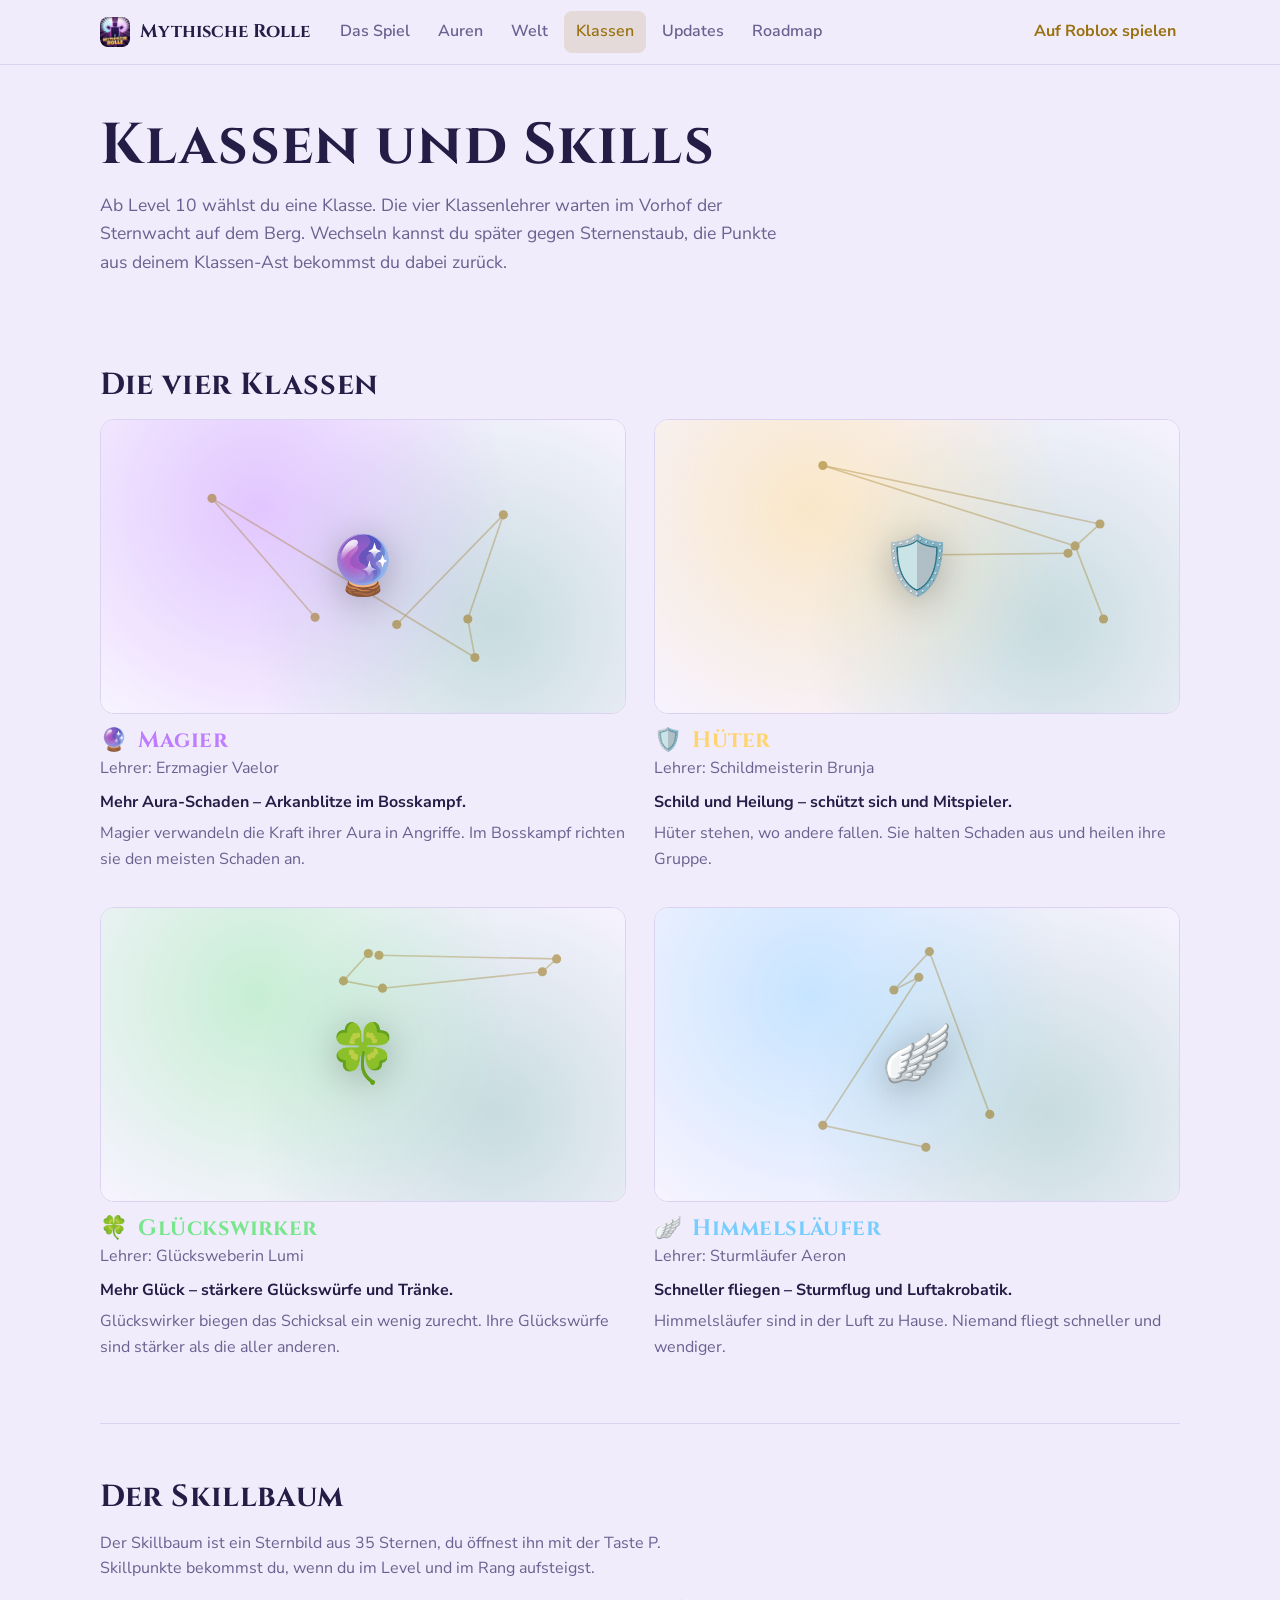
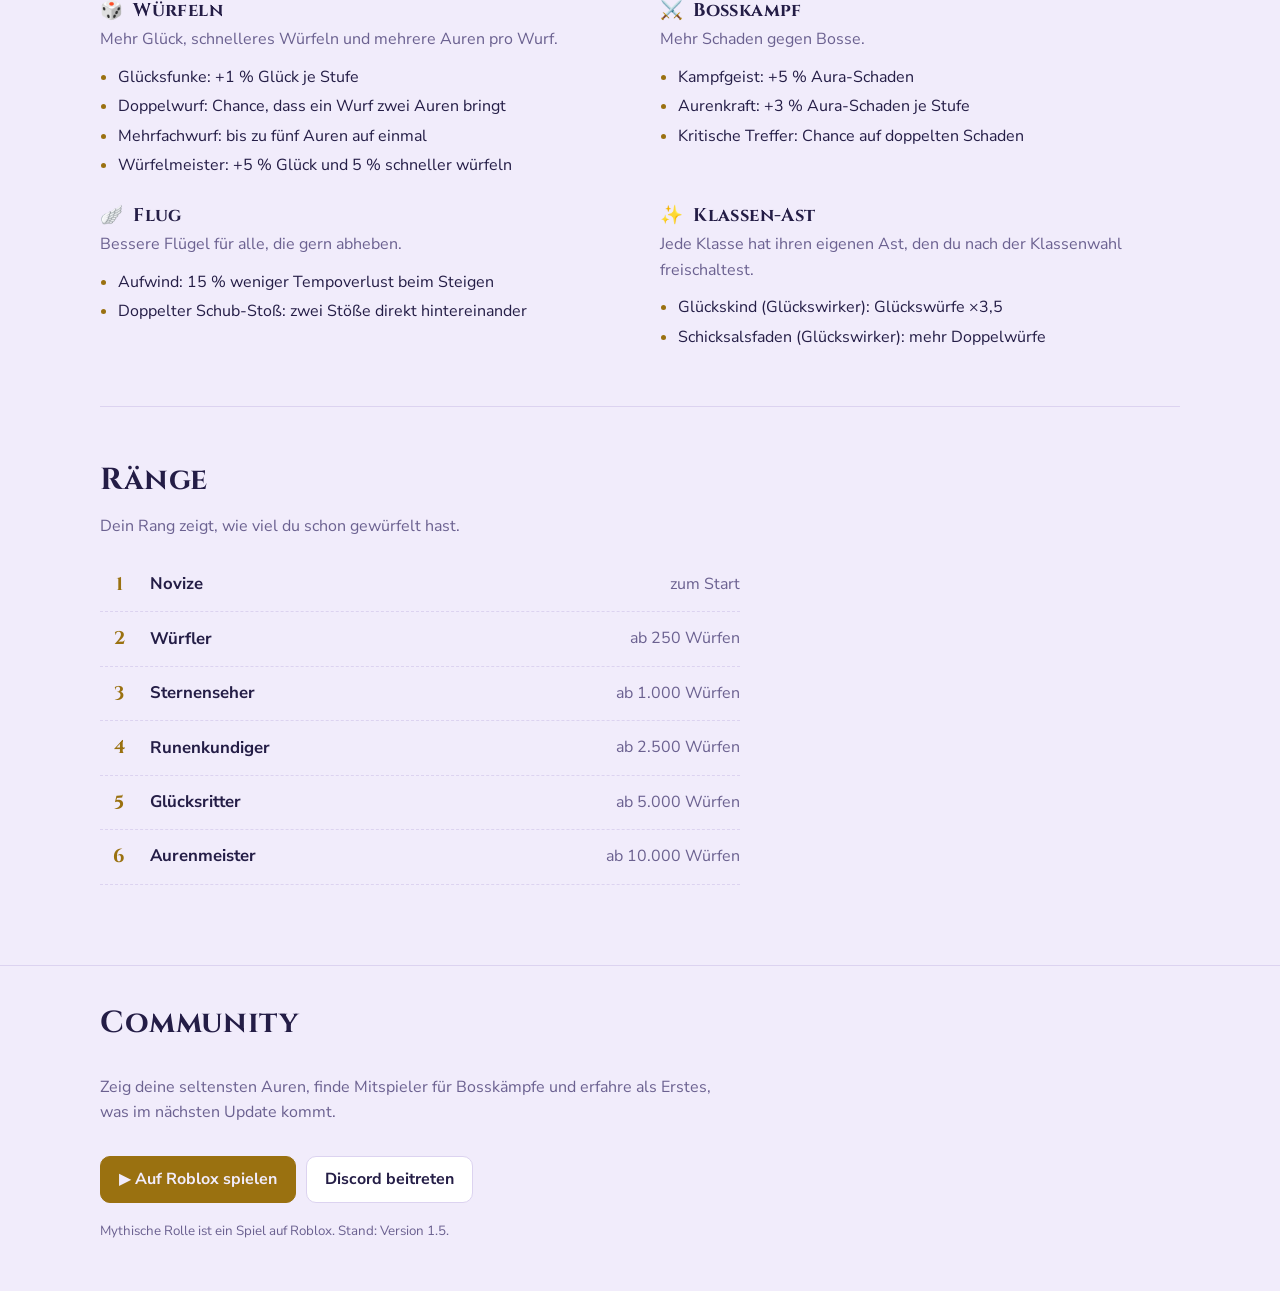
==== klassen.html @ 0b1d3e4d "Website Mythische Rolle und Discord-Bot" ====
<!doctype html>
<html lang="de">
<head>
<meta charset="utf-8">
<meta name="viewport" content="width=device-width, initial-scale=1, viewport-fit=cover">
<title>Klassen und Skills – Mythische Rolle</title>
<meta name="description" content="Die vier Klassen von Mythische Rolle, ihre Lehrer, der Skillbaum und die Ränge.">
<meta property="og:title" content="Klassen und Skills – Mythische Rolle">
<meta property="og:description" content="Magier, Hüter, Glückswirker und Himmelsläufer, der Skillbaum mit 35 Sternen und alle Ränge.">
<meta name="theme-color" content="#141029">
<link rel="icon" href="data:image/svg+xml,<svg xmlns='http://www.w3.org/2000/svg' viewBox='0 0 100 100'><text y='.9em' font-size='90'>🎲</text></svg>">
<link rel="preconnect" href="https://fonts.googleapis.com">
<link rel="preconnect" href="https://fonts.gstatic.com" crossorigin>
<link href="https://fonts.googleapis.com/css2?family=Cinzel:wght@500;700&family=Nunito+Sans:wght@400;600;700&display=swap" rel="stylesheet">
<link rel="stylesheet" href="style.css">
<style>
.klasse h3 { color: var(--farbe); font-size: 1.4rem; margin: 14px 0 2px; display: flex; gap: 10px; align-items: center; }
.klasse .lehrer { color: var(--leise); margin-bottom: 8px; }
.klasse .kurz { font-weight: 700; }
.klasse p { margin: 0 0 6px; }
.aeste { display: grid; grid-template-columns: minmax(0, 1fr); gap: 26px 40px; margin-top: 18px; }
@media (min-width: 720px) { .aeste { grid-template-columns: repeat(2, minmax(0, 1fr)); } }
.ast h3 { display: flex; gap: 10px; align-items: center; }
.ast p { color: var(--leise); }
.ast ul { margin: 0; padding-left: 1.1rem; display: grid; gap: 4px; }
.ast li::marker { color: var(--gold); }
.raenge { list-style: none; margin: 18px 0 0; padding: 0; display: grid; gap: 0; max-width: 640px; }
.raenge li { display: grid; grid-template-columns: 2.4rem minmax(0, 1fr) auto; align-items: center; gap: 12px; padding: 12px 0; border-bottom: 1px dashed var(--linie); }
.raenge .stufe { font-family: "Cinzel", Georgia, serif; font-weight: 700; color: var(--gold); text-align: center; font-size: 1.15rem; }
.raenge .rname { font-weight: 700; font-size: 1.05rem; }
.raenge .ab { color: var(--leise); font-variant-numeric: tabular-nums; }
</style>
</head>
<body>
<div id="kopf"></div>
<main class="breite">
  <section class="kopfbereich">
    <h1>Klassen und Skills</h1>
    <p id="einleitung"></p>
  </section>

  <section class="abschnitt" aria-labelledby="k-titel">
    <h2 id="k-titel">Die vier Klassen</h2>
    <div class="raster-2" id="klassen"></div>
  </section>

  <section class="abschnitt" aria-labelledby="s-titel">
    <h2 id="s-titel">Der Skillbaum</h2>
    <p class="leise text" id="skilltext"></p>
    <div class="aeste" id="aeste"></div>
  </section>

  <section class="abschnitt" aria-labelledby="r-titel">
    <h2 id="r-titel">Ränge</h2>
    <p class="leise text" id="rangtext"></p>
    <ol class="raenge" id="raenge"></ol>
  </section>
</main>
<div id="fuss"></div>

<script src="daten/spiel.js"></script>
<script src="daten/klassen.js"></script>
<script src="seite.js"></script>
<script>
(function () {
  var MR = window.MR, K = MR.klassen;
  document.getElementById("einleitung").textContent = K.einleitung;
  var kbox = document.getElementById("klassen");
  K.liste.forEach(function (k) {
    var d = MR.el("article", "klasse");
    d.style.setProperty("--farbe", MR.rgb(k.farbe));
    d.appendChild(MR.bildplatz(k.id, k.symbol, MR.rgb(k.farbe), k.name));
    var h = MR.el("h3");
    h.appendChild(MR.el("span", null, k.symbol));
    h.appendChild(MR.el("span", null, k.name));
    d.appendChild(h);
    d.appendChild(MR.el("div", "lehrer", "Lehrer: " + k.lehrer));
    d.appendChild(MR.el("p", "kurz", k.kurz));
    d.appendChild(MR.el("p", "leise", k.text));
    kbox.appendChild(d);
  });
  document.getElementById("skilltext").textContent = K.skillbaum.text;
  var abox = document.getElementById("aeste");
  K.skillbaum.aeste.forEach(function (a) {
    var d = MR.el("article", "ast");
    var h = MR.el("h3");
    h.appendChild(MR.el("span", null, a.symbol));
    h.appendChild(MR.el("span", null, a.name));
    d.appendChild(h);
    d.appendChild(MR.el("p", null, a.text));
    var ul = MR.el("ul");
    (a.beispiele || []).forEach(function (b) { ul.appendChild(MR.el("li", null, b)); });
    d.appendChild(ul);
    abox.appendChild(d);
  });
  document.getElementById("rangtext").textContent = K.raenge.text;
  var rbox = document.getElementById("raenge");
  K.raenge.liste.forEach(function (r, i) {
    var li = MR.el("li");
    li.appendChild(MR.el("span", "stufe", i + 1));
    li.appendChild(MR.el("span", "rname", r.name));
    li.appendChild(MR.el("span", "ab", r.wuerfe === 0 ? "zum Start" : "ab " + MR.zahl(r.wuerfe) + " Würfen"));
    rbox.appendChild(li);
  });
})();
</script>
</body>
</html>
---- style.css ----
/* Mythische Rolle – gemeinsames Design aller Seiten */
:root {
  --himmel: #F1ECFB;
  --tinte: #FFFFFF;
  --tinte-2: #F7F3FF;
  --text: #241D46;
  --leise: #6B6190;
  --gold: #9A7110;
  --gold-glanz: rgba(154, 113, 16, .14);
  --nordlicht: #1C8A6E;
  --linie: #DCD3F0;
  --stern-aus: #B9AED6;
  color-scheme: light;
}
@media (prefers-color-scheme: dark) {
  :root {
    --himmel: #141029;
    --tinte: #1C1638;
    --tinte-2: #221B43;
    --text: #EEE9FF;
    --leise: #9C92C6;
    --gold: #E8C46A;
    --gold-glanz: rgba(232, 196, 106, .16);
    --nordlicht: #7EE0C3;
    --linie: #2D2552;
    --stern-aus: #4A4078;
    color-scheme: dark;
  }
}
*, *::before, *::after { box-sizing: border-box; }
html { scroll-padding-top: 80px; }
body {
  margin: 0;
  background: var(--himmel);
  color: var(--text);
  font-family: "Nunito Sans", system-ui, -apple-system, "Segoe UI", Roboto, sans-serif;
  font-size: 16px;
  line-height: 1.6;
  padding-bottom: env(safe-area-inset-bottom, 0px);
}
a { color: inherit; }
img { max-width: 100%; display: block; }
h1, h2, h3 { font-family: "Cinzel", "Palatino Linotype", "Book Antiqua", Georgia, serif; font-weight: 700; margin: 0; letter-spacing: .02em; line-height: 1.15; }
h1 { font-size: clamp(2.1rem, 5.5vw, 3.6rem); }
h2 { font-size: clamp(1.4rem, 3vw, 1.9rem); margin-bottom: 16px; }
h3 { font-size: 1.15rem; margin-bottom: 6px; }
p { margin: 0 0 12px; }
.breite { max-width: 1120px; margin: 0 auto; padding: 0 20px; }
.leise { color: var(--leise); }
.text { max-width: 64ch; }
.unsichtbar { position: absolute; left: -9999px; }
:focus-visible { outline: 2px solid var(--nordlicht); outline-offset: 2px; border-radius: 4px; }

/* Kopfleiste */
.leiste-oben { position: sticky; top: 0; z-index: 10; background: color-mix(in srgb, var(--himmel) 88%, transparent); backdrop-filter: blur(10px); border-bottom: 1px solid var(--linie); padding-top: env(safe-area-inset-top, 0px); }
.leiste-oben .breite { display: flex; align-items: center; gap: 18px; min-height: 64px; }
.marke { font-family: "Cinzel", Georgia, serif; font-weight: 700; font-size: 1.15rem; text-decoration: none; white-space: nowrap; display: inline-flex; align-items: center; gap: 10px; }
.marke img { width: 30px; height: 30px; border-radius: 8px; }
.navi { display: flex; gap: 4px; overflow-x: auto; scrollbar-width: none; flex: 1; }
.navi::-webkit-scrollbar { display: none; }
.navi a { text-decoration: none; padding: 8px 12px; border-radius: 8px; color: var(--leise); font-weight: 600; white-space: nowrap; }
.navi a:hover { color: var(--text); }
.navi a[aria-current="page"] { color: var(--gold); background: var(--gold-glanz); }
.spiellink { text-decoration: none; font-weight: 700; color: var(--gold); white-space: nowrap; padding: 8px 4px; }
@media (max-width: 760px) {
  .leiste-oben .breite { flex-wrap: wrap; gap: 0 12px; padding-top: 8px; }
  .navi { order: 3; flex-basis: 100%; padding-bottom: 6px; }
  .spiellink { margin-left: auto; }
}

/* Abschnitte */
.abschnitt { padding: 56px 0; }
.abschnitt + .abschnitt { border-top: 1px solid var(--linie); }
.kopfbereich { padding: 48px 0 24px; }
.kopfbereich p { font-size: 1.1rem; color: var(--leise); max-width: 62ch; margin-top: 12px; }

/* Bildplätze: Screenshot, sonst Illustration */
.bildplatz { position: relative; aspect-ratio: 16 / 9; border-radius: 14px; overflow: hidden; background: var(--tinte-2); border: 1px solid var(--linie); }
.bildplatz img { width: 100%; height: 100%; object-fit: cover; }
.bildplatz .illu { position: absolute; inset: 0; display: grid; place-items: center; background:
  radial-gradient(circle at 30% 30%, color-mix(in srgb, var(--akzent, var(--gold)) 38%, transparent), transparent 60%),
  radial-gradient(circle at 75% 70%, color-mix(in srgb, var(--nordlicht) 22%, transparent), transparent 55%),
  var(--tinte-2); }
.bildplatz .illu span { font-size: clamp(2.6rem, 6vw, 3.6rem); filter: drop-shadow(0 6px 18px rgba(0,0,0,.25)); }
.bildplatz .illu svg { position: absolute; inset: 0; width: 100%; height: 100%; opacity: .55; }
.bildplatz.hat-bild .illu { display: none; }

/* Fußbereich mit Community */
.fuss { border-top: 1px solid var(--linie); margin-top: 24px; padding: 40px 0 48px; }
.fuss .breite { display: grid; gap: 18px; }
.community { display: flex; flex-wrap: wrap; gap: 10px; }
.knopf { display: inline-flex; align-items: center; gap: 8px; text-decoration: none; font-weight: 700; padding: 10px 18px; border-radius: 10px; border: 1.5px solid var(--linie); background: var(--tinte); }
.knopf:hover { border-color: var(--gold); }
.knopf.haupt { background: var(--gold); border-color: var(--gold); color: var(--himmel); }
.fuss small { color: var(--leise); }

/* Chips und kleine Elemente */
.chip { display: inline-block; font-size: .82rem; font-weight: 700; padding: 2px 10px; border-radius: 999px; white-space: nowrap; color: var(--farbe, var(--leise)); background: color-mix(in srgb, var(--farbe, var(--leise)) 16%, transparent); }
.raster-2 { display: grid; grid-template-columns: minmax(0, 1fr); gap: 28px; }
.raster-3 { display: grid; grid-template-columns: minmax(0, 1fr); gap: 24px; }
@media (min-width: 720px) { .raster-2 { grid-template-columns: repeat(2, minmax(0, 1fr)); } .raster-3 { grid-template-columns: repeat(2, minmax(0, 1fr)); } }
@media (min-width: 1000px) { .raster-3 { grid-template-columns: repeat(3, minmax(0, 1fr)); } }

@media (prefers-reduced-motion: reduce) {
  *, *::before, *::after { animation-duration: .001ms !important; animation-iteration-count: 1 !important; transition-duration: .001ms !important; }
}
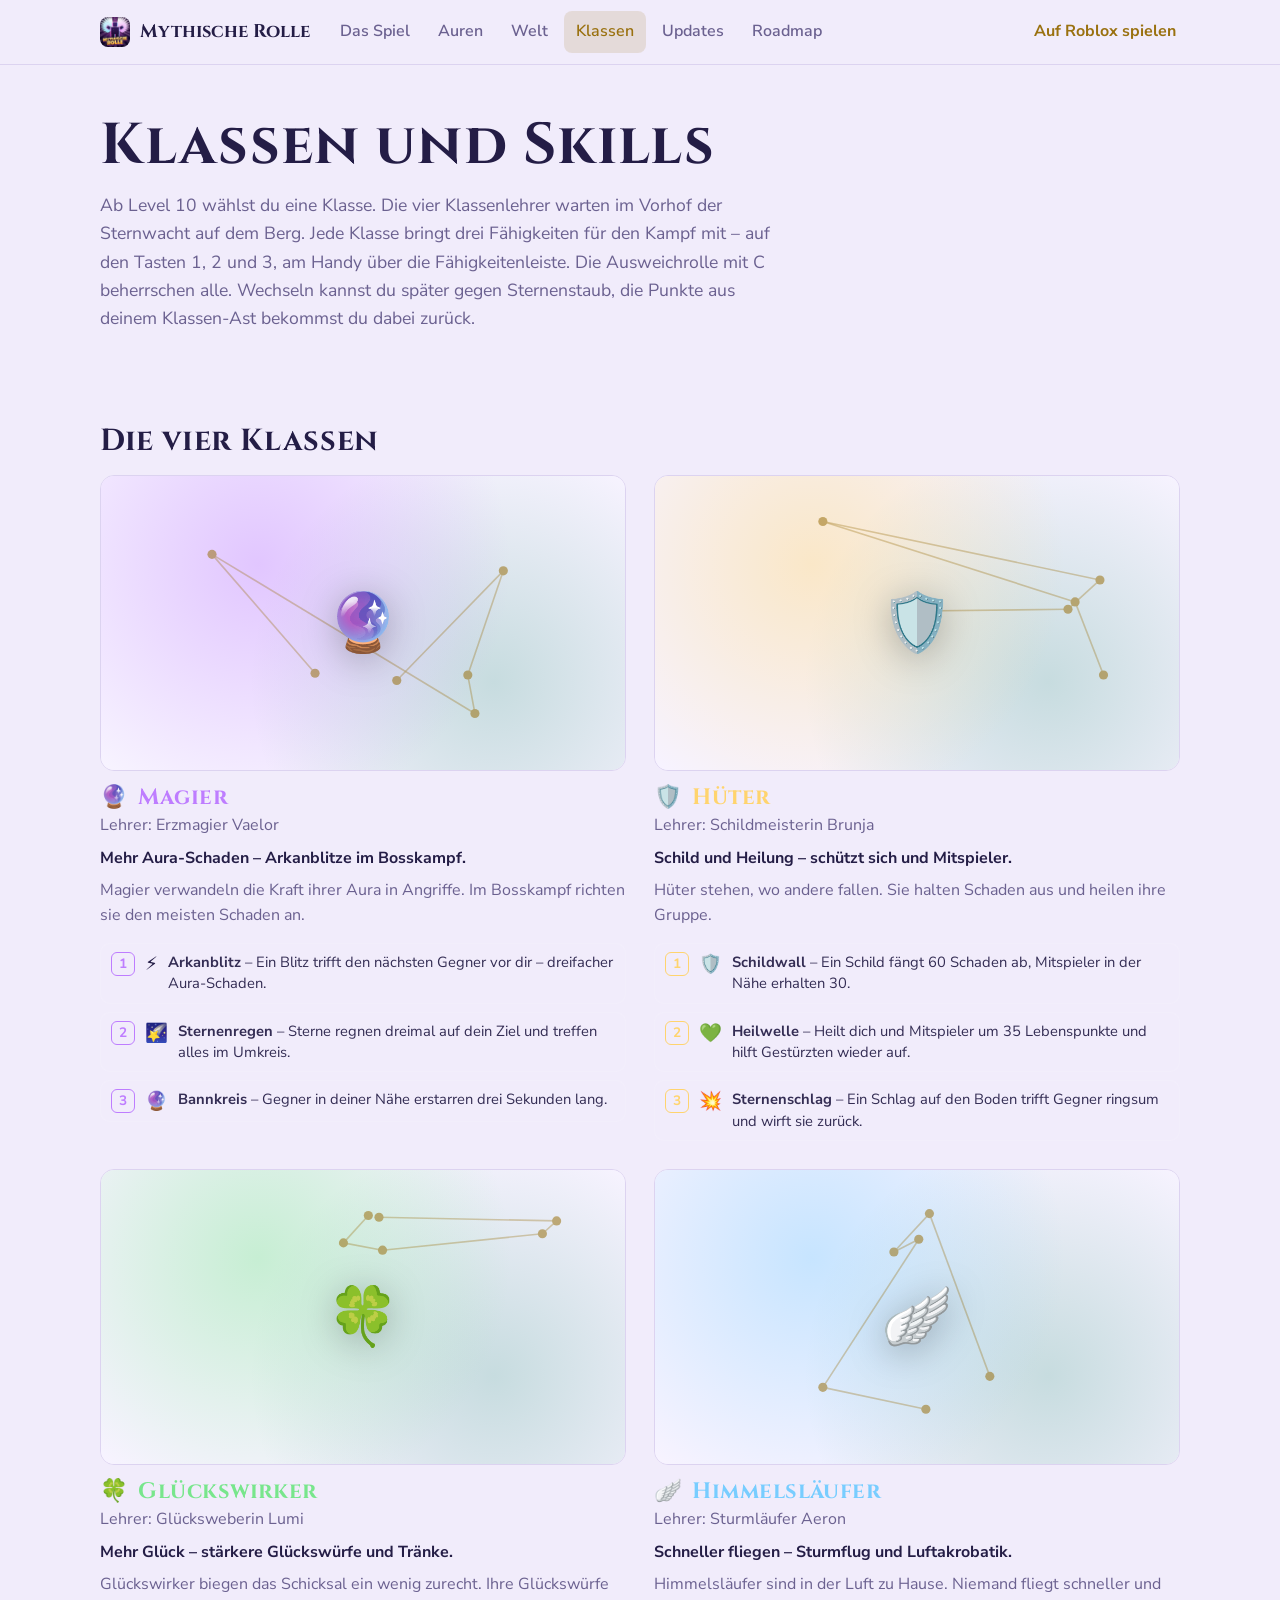
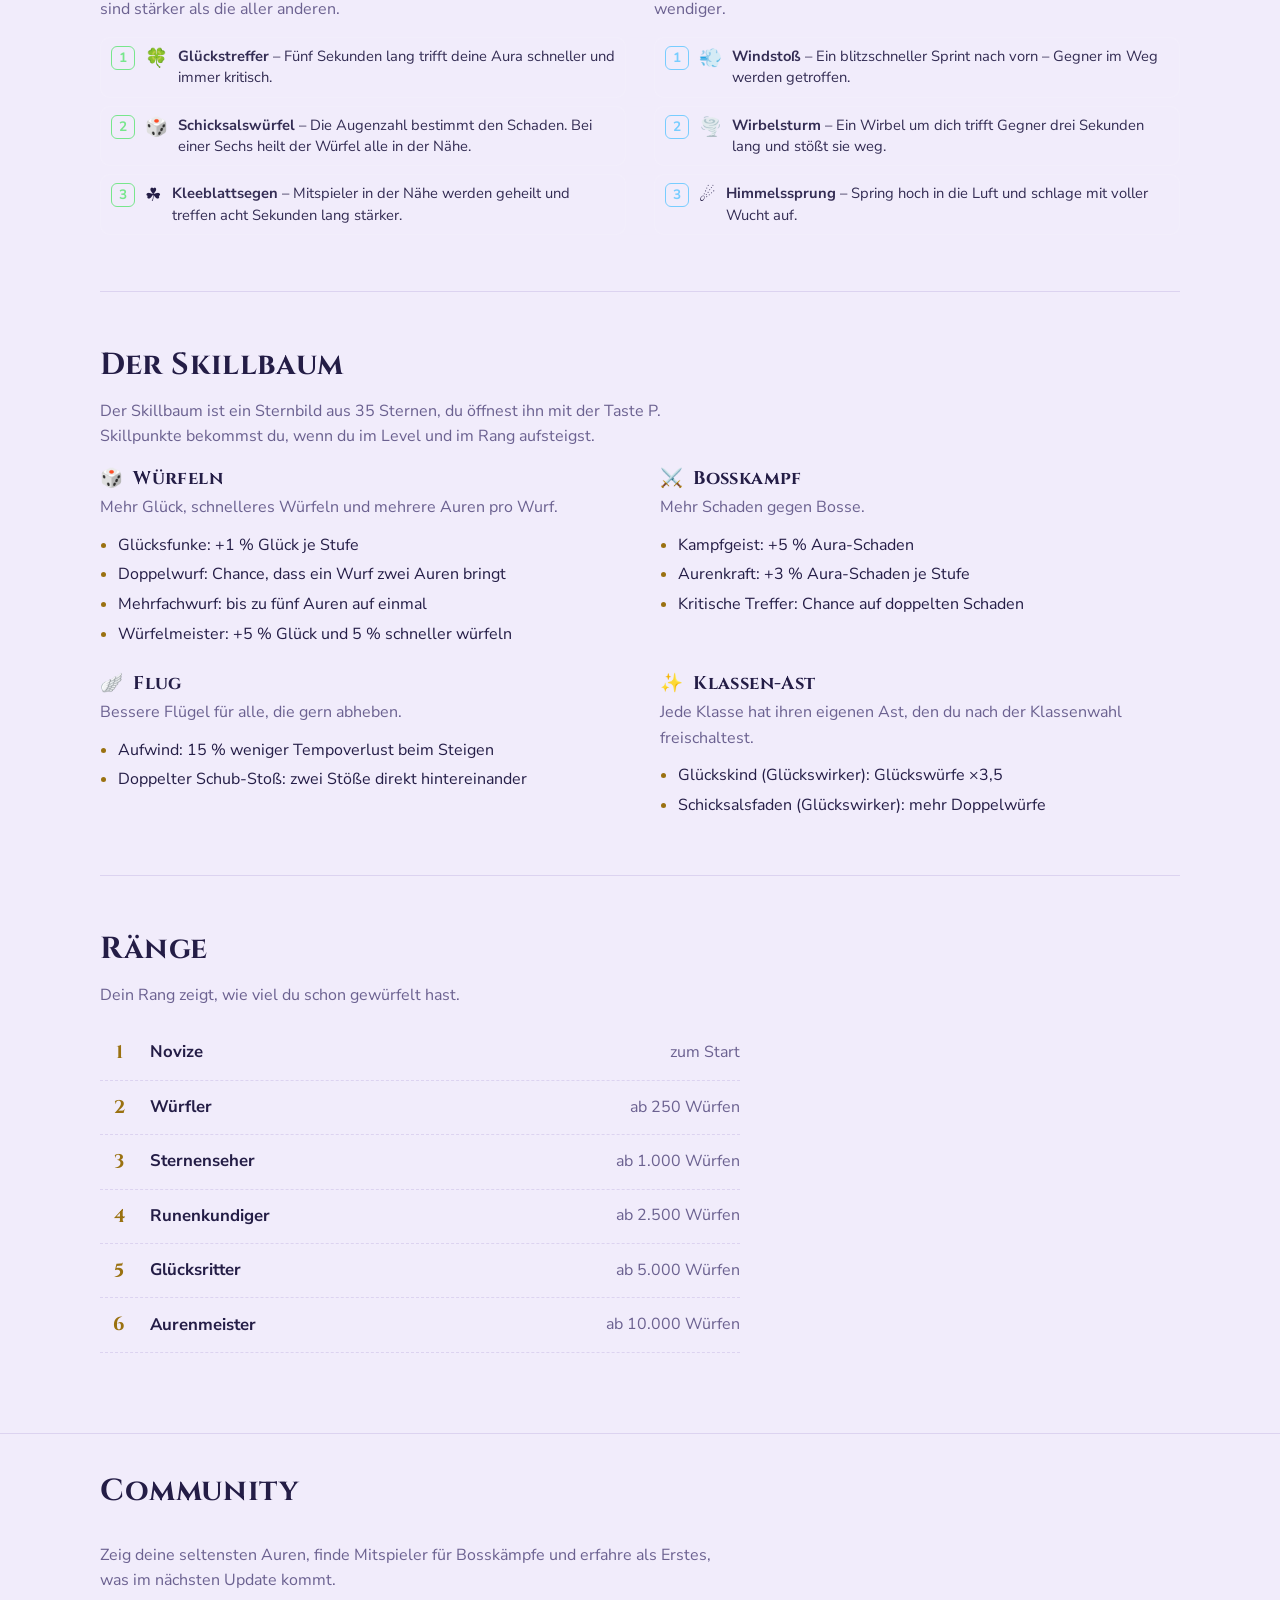
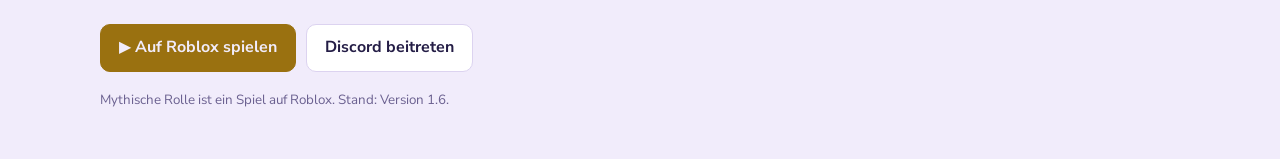
==== commit 177fb964: "Update 1.6: Schatten der Nacht" ====
--- a/klassen.html
+++ b/klassen.html
@@ -77,6 +77,20 @@
     d.appendChild(MR.el("div", "lehrer", "Lehrer: " + k.lehrer));
     d.appendChild(MR.el("p", "kurz", k.kurz));
     d.appendChild(MR.el("p", "leise", k.text));
+    if (k.faehigkeiten) {
+      var fl = MR.el("ul", "faehigkeiten");
+      k.faehigkeiten.forEach(function (f) {
+        var li = MR.el("li");
+        li.appendChild(MR.el("span", "taste", f.taste));
+        li.appendChild(MR.el("span", "fsymbol", f.symbol));
+        var tx = MR.el("span", "ftext");
+        tx.appendChild(MR.el("strong", null, f.name));
+        tx.appendChild(document.createTextNode(" – " + f.text));
+        li.appendChild(tx);
+        fl.appendChild(li);
+      });
+      d.appendChild(fl);
+    }
     kbox.appendChild(d);
   });
   document.getElementById("skilltext").textContent = K.skillbaum.text;
--- a/style.css
+++ b/style.css
@@ -104,3 +104,12 @@
 @media (prefers-reduced-motion: reduce) {
   *, *::before, *::after { animation-duration: .001ms !important; animation-iteration-count: 1 !important; transition-duration: .001ms !important; }
 }
+
+/* Klassen-Fähigkeiten (Version 1.6) */
+.faehigkeiten { list-style: none; margin: 14px 0 0; padding: 0; display: grid; gap: 8px; }
+.faehigkeiten li { display: grid; grid-template-columns: auto auto 1fr; gap: 10px; align-items: start; padding: 8px 10px;
+  border-radius: 10px; background: rgba(255, 255, 255, 0.04); border: 1px solid rgba(255, 255, 255, 0.08); }
+.faehigkeiten .taste { min-width: 24px; height: 24px; display: inline-flex; align-items: center; justify-content: center;
+  border-radius: 6px; font-weight: 700; font-size: 0.85rem; color: var(--farbe, #e8c46a); border: 1px solid var(--farbe, #e8c46a); }
+.faehigkeiten .fsymbol { font-size: 1.15rem; line-height: 24px; }
+.faehigkeiten .ftext { font-size: 0.92rem; line-height: 1.45; opacity: 0.92; }
